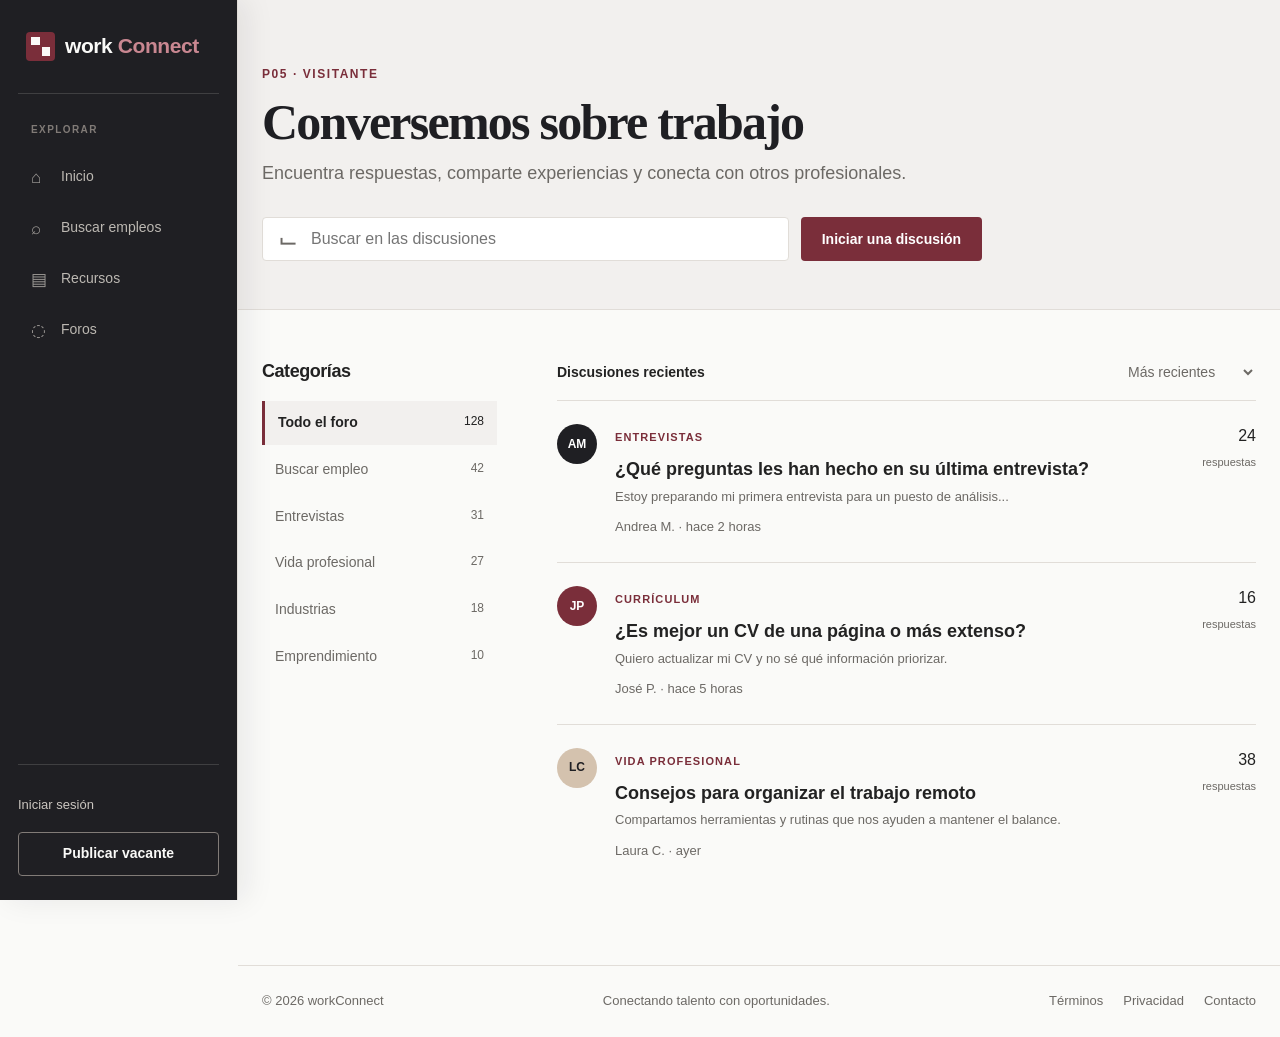
==== foros.html @ df2d4c2b "persona1" ====
<!doctype html>
<html lang="es">
  <head>
    <meta charset="utf-8">
    <meta name="viewport" content="width=device-width, initial-scale=1">
    <title>
      P05. Foros | workConnect
    </title>
    <link rel="stylesheet" href="styles.css">
  </head>
  <body>
    <header class="site-header">
      <div class="wrap header-inner">
        <a class="logo" href="index.html">
          <span class="logo-mark" aria-hidden="true">
            <i>
            </i>
            <i>
            </i>
            <i>
            </i>
          </span>
          <span>
            work
            <span>
              Connect
            </span>
          </span>
        </a>
        <nav class="main-nav" aria-label="Navegación principal">
          <a class="" href="index.html">
            Inicio
          </a>
          <a href="resultados.html">
            Buscar empleos
          </a>
          <a href="recursos.html">
            Recursos
          </a>
          <a href="foros.html">
            Foros
          </a>
        </nav>
        <div class="header-actions">
          <a class="text-button" href="#">
            Iniciar sesión
          </a>
          <a class="button button-outline" href="#">
            Publicar vacante
          </a>
        </div>
      </div>
    </header>
    <main>
      <section class="page-intro forum-intro">
        <div class="wrap">
          <p class="eyebrow">
            P05 · VISITANTE
          </p>
          <h1>
            Conversemos sobre trabajo
          </h1>
          <p>
            Encuentra respuestas, comparte experiencias y conecta con otros profesionales.
          </p>
          <div class="forum-actions">
            <label class="forum-search">
              <span aria-hidden="true">
                &#8985;
              </span>
              <input type="search" placeholder="Buscar en las discusiones">
            </label>
            <a class="button button-primary" href="#">
              Iniciar una discusión
            </a>
          </div>
        </div>
      </section>
      <section class="wrap forum-layout">
        <aside class="category-panel">
          <h2>
            Categorías
          </h2>
          <a class="category active" href="#">
            <span>
              Todo el foro
            </span>
            <strong>
              128
            </strong>
          </a>
          <a class="category" href="#">
            <span>
              Buscar empleo
            </span>
            <strong>
              42
            </strong>
          </a>
          <a class="category" href="#">
            <span>
              Entrevistas
            </span>
            <strong>
              31
            </strong>
          </a>
          <a class="category" href="#">
            <span>
              Vida profesional
            </span>
            <strong>
              27
            </strong>
          </a>
          <a class="category" href="#">
            <span>
              Industrias
            </span>
            <strong>
              18
            </strong>
          </a>
          <a class="category" href="#">
            <span>
              Emprendimiento
            </span>
            <strong>
              10
            </strong>
          </a>
        </aside>
        <div class="discussions">
          <div class="results-toolbar">
            <strong>
              Discusiones recientes
            </strong>
            <select>
              <option>
                Más recientes
              </option>
              <option>
                Más comentadas
              </option>
            </select>
          </div>
          <article class="discussion">
            <span class="avatar">
              AM
            </span>
            <div>
              <span class="tag">
                ENTREVISTAS
              </span>
              <h2>
                <a href="#">
                  ¿Qué preguntas les han hecho en su última entrevista?
                </a>
              </h2>
              <p>
                Estoy preparando mi primera entrevista para un puesto de análisis...
              </p>
              <span class="muted">
                Andrea M. · hace 2 horas
              </span>
            </div>
            <strong class="discussion-count">
              24
              <br>
              <small>
                respuestas
              </small>
            </strong>
          </article>
          <article class="discussion">
            <span class="avatar wine">
              JP
            </span>
            <div>
              <span class="tag">
                CURRÍCULUM
              </span>
              <h2>
                <a href="#">
                  ¿Es mejor un CV de una página o más extenso?
                </a>
              </h2>
              <p>
                Quiero actualizar mi CV y no sé qué información priorizar.
              </p>
              <span class="muted">
                José P. · hace 5 horas
              </span>
            </div>
            <strong class="discussion-count">
              16
              <br>
              <small>
                respuestas
              </small>
            </strong>
          </article>
          <article class="discussion">
            <span class="avatar sand">
              LC
            </span>
            <div>
              <span class="tag">
                VIDA PROFESIONAL
              </span>
              <h2>
                <a href="#">
                  Consejos para organizar el trabajo remoto
                </a>
              </h2>
              <p>
                Compartamos herramientas y rutinas que nos ayuden a mantener el balance.
              </p>
              <span class="muted">
                Laura C. · ayer
              </span>
            </div>
            <strong class="discussion-count">
              38
              <br>
              <small>
                respuestas
              </small>
            </strong>
          </article>
        </div>
      </section>
    </main>
    <footer class="site-footer">
      <div class="wrap footer-inner">
        <span>
          © 2026 workConnect
        </span>
        <span>
          Conectando talento con oportunidades.
        </span>
        <nav>
          <a href="#">
            Términos
          </a>
          <a href="#">
            Privacidad
          </a>
          <a href="#">
            Contacto
          </a>
        </nav>
      </div>
    </footer>
  </body>
</html>
---- styles.css ----
:root {
  --carbon:#1F1F23;
  --vino:#7A2E3A;
  --vino-dark:#63232E;
  --fondo:#FAFAF8;
  --superficie:#F2F0EE;
  --borde:#E1DDD8;
  --texto:#222222;
  --muted:#6C6965;
  --white:#fff;
  --sand:#D4C2AE;
  --serif:Georgia,"Times New Roman",serif
}
* {
  box-sizing:border-box
}
html {
  scroll-behavior:smooth
}
body {
  margin:0;
  background:var(--fondo);
  color:var(--texto);
  font:400 16px/1.55 "IBM Plex Sans","Segoe UI",sans-serif
}
a {
  color:inherit;
  text-decoration:none
}
button,input,select {
  font:inherit
}
button,a,input,select {
  outline-color:var(--vino)
}
.wrap {
  width:min(1120px,calc(100% - 48px));
  margin:0 auto
}
.site-header {
  position:sticky;
  top:0;
  z-index:20;
  border-bottom:1px solid var(--borde);
  background:rgba(250,250,248,.98);
  box-shadow:0 2px 12px rgba(31,31,35,.04)
}
.header-inner {
  min-height:76px;
  display:flex;
  align-items:center;
  gap:18px
}
.logo {
  display:flex;
  align-items:center;
  gap:10px;
  font-size:20px;
  font-weight:600;
  letter-spacing:-.02em;
  white-space:nowrap
}
.logo>span:last-child span {
  color:var(--vino)
}
.logo-mark {
  width:29px;
  height:29px;
  display:grid;
  grid-template-columns:1fr 1fr;
  grid-template-rows:1fr 1fr;
  gap:2px;
  padding:5px;
  background:var(--carbon);
  border-radius:4px
}
.logo-mark i {
  display:block;
  background:var(--fondo)
}
.logo-mark i:nth-child(2) {
  background:var(--vino)
}
.logo-mark i:nth-child(3) {
  grid-column:2
}
.main-nav {
  display:flex;
  align-items:center;
  gap:14px;
  flex:1
}
.main-nav a {
  padding:27px 0 24px;
  color:var(--muted);
  font-size:13px;
  border-bottom:2px solid transparent
}
.main-nav a:hover,.main-nav a.active {
  color:var(--texto);
  border-color:var(--vino)
}
.nav-menu {
  position:relative;
  height:76px;
  display:flex;
  align-items:center
}
.nav-menu summary {
  padding:27px 0 24px;
  color:var(--muted);
  font-size:13px;
  cursor:pointer;
  list-style:none;
  white-space:nowrap
}
.nav-menu summary::-webkit-details-marker {
  display:none
}
.nav-menu summary::after {
  content:"⌄";
  display:inline-block;
  margin-left:5px;
  color:var(--vino);
  font-size:14px;
  transform:translateY(-1px)
}
.nav-menu[open] summary,.nav-menu summary:hover {
  color:var(--texto)
}
.nav-dropdown {
  position:absolute;
  z-index:10;
  top:62px;
  right:0;
  display:none;
  min-width:220px;
  padding:8px;
  background:var(--white);
  border:1px solid var(--borde);
  border-radius:4px;
  box-shadow:0 12px 28px rgba(31,31,35,.12)
}
.nav-menu[open] .nav-dropdown {
  display:grid
}
.nav-dropdown a {
  padding:10px 12px;
  border:0;
  color:var(--muted);
  font-size:14px;
  white-space:nowrap
}
.nav-dropdown a:hover {
  background:var(--superficie);
  color:var(--vino);
  border:0
}
.header-actions {
  display:flex;
  align-items:center;
  gap:8px
}
.text-button {
  font-size:13px
}
.text-button:hover,.arrow-link:hover {
  color:var(--vino)
}
.button {
  display:inline-flex;
  align-items:center;
  justify-content:center;
  border:1px solid transparent;
  border-radius:4px;
  min-height:44px;
  padding:0 20px;
  cursor:pointer;
  font-weight:600;
  font-size:14px
}
.button-primary {
  background:var(--vino);
  color:#fff
}
.button-primary:hover {
  background:var(--vino-dark)
}
.button-outline {
  border-color:var(--carbon)
}
.button-outline:hover {
  background:var(--carbon);
  color:#fff
}
.button.full {
  width:100%
}
.hero {
  background:var(--fondo)
}
.home-hero {
  padding:94px 0 78px
}
.hero-content {
  max-width:1120px
}
.eyebrow {
  margin:0 0 12px;
  color:var(--vino);
  font-size:12px;
  font-weight:700;
  letter-spacing:.13em
}
.hero h1,.page-intro h1 {
  max-width:700px;
  margin:0;
  color:var(--carbon);
  font:600 clamp(42px,6vw,68px)/1.04 var(--serif);
  letter-spacing:-.035em
}
.lead {
  max-width:540px;
  margin:22px 0 36px;
  color:var(--muted);
  font-size:19px
}
.search-box {
  display:grid;
  grid-template-columns:1.3fr 1fr auto;
  max-width:900px;
  background:var(--white);
  border:1px solid var(--carbon);
  border-radius:5px
}
.search-field {
  display:flex;
  flex-direction:column;
  justify-content:center;
  min-height:78px;
  padding:11px 20px
}
.search-field+.search-field {
  border-left:1px solid var(--borde)
}
.search-field span {
  font-size:12px;
  color:var(--muted)
}
.search-field input,.search-field select {
  width:100%;
  padding:2px 0;
  border:0;
  background:transparent;
  color:var(--texto);
  font-size:16px
}
.search-field input::placeholder {
  color:#918D87
}
.search-box>.button {
  margin:8px;
  min-height:60px;
  padding:0 28px
}
.popular-searches {
  display:flex;
  gap:9px;
  align-items:center;
  flex-wrap:wrap;
  margin-top:18px;
  color:var(--muted);
  font-size:13px
}
.popular-searches a {
  padding:5px 12px;
  border:1px solid var(--borde);
  border-radius:20px;
  color:var(--texto);
  background:var(--white)
}
.popular-searches a:hover {
  border-color:var(--vino);
  color:var(--vino)
}
.metrics {
  background:var(--carbon);
  color:var(--fondo)
}
.metrics-grid {
  display:grid;
  grid-template-columns:repeat(4,1fr)
}
.metrics-grid div {
  padding:38px 25px 38px 0
}
.metrics-grid div+div {
  border-left:1px solid #3e3e43;
  padding-left:28px
}
.metrics strong {
  display:block;
  font-size:38px;
  font-weight:500;
  line-height:1.15
}
.metrics span {
  display:block;
  margin-top:4px;
  color:#bcb8b2;
  font-size:14px
}
.section {
  padding-top:78px;
  padding-bottom:78px
}
.section-heading {
  display:flex;
  justify-content:space-between;
  align-items:end;
  gap:20px;
  margin-bottom:24px
}
.section-heading h2,.detail-block h2,.filter-panel h2,.category-panel h2 {
  margin:0;
  font-size:27px;
  letter-spacing:-.025em
}
.arrow-link {
  font-weight:600;
  font-size:14px
}
.arrow-link span {
  margin-left:8px;
  font-size:19px
}
.job-grid {
  display:grid;
  grid-template-columns:repeat(3,1fr);
  gap:16px
}
.job-card {
  display:block;
  min-height:230px;
  padding:25px;
  background:var(--white);
  border:1px solid var(--borde);
  transition:transform .2s,border-color .2s
}
.job-card:hover {
  transform:translateY(-3px);
  border-color:var(--vino)
}
.company-badge {
  display:inline-flex;
  width:40px;
  height:40px;
  align-items:center;
  justify-content:center;
  background:var(--carbon);
  color:#fff;
  font-weight:700;
  font-size:18px;
  border-radius:4px
}
.company-badge.wine,.avatar.wine {
  background:var(--vino)
}
.company-badge.sand,.avatar.sand {
  background:var(--sand);
  color:var(--carbon)
}
.company-badge.large {
  width:62px;
  height:62px;
  font-size:27px
}
.tag {
  display:inline-block;
  margin-left:10px;
  color:var(--vino);
  font-size:11px;
  font-weight:700;
  letter-spacing:.1em
}
.job-card h3 {
  margin:24px 0 3px;
  font-size:19px
}
.company {
  margin:0;
  color:var(--muted)
}
.job-meta,.muted {
  color:var(--muted);
  font-size:13px
}
.job-meta {
  margin:9px 0 0
}
.site-footer {
  border-top:1px solid var(--borde);
  padding:25px 0;
  color:var(--muted);
  font-size:13px
}
.footer-inner {
  display:flex;
  justify-content:space-between;
  gap:18px;
  flex-wrap:wrap
}
.site-footer nav {
  display:flex;
  gap:20px
}
.site-footer a:hover {
  color:var(--vino)
}
.page-intro {
  padding:65px 0 42px;
  background:var(--superficie);
  border-bottom:1px solid var(--borde)
}
.page-intro h1 {
  font-size:50px
}
.page-intro>div>p:not(.eyebrow) {
  margin:12px 0 30px;
  color:var(--muted);
  font-size:18px
}
.search-box.compact {
  max-width:960px
}
.search-box.compact .search-field {
  min-height:66px
}
.search-box.compact>.button {
  min-height:50px
}
.results-layout {
  display:grid;
  grid-template-columns:245px 1fr;
  gap:54px;
  padding-top:44px;
  padding-bottom:78px
}
.filter-panel {
  border-right:1px solid var(--borde);
  padding-right:28px
}
.filter-title {
  display:flex;
  justify-content:space-between;
  align-items:center;
  margin-bottom:25px
}
.filter-title h2 {
  font-size:18px
}
.filter-title a {
  font-size:12px;
  color:var(--vino)
}
.filter-panel>label,.filter-panel fieldset {
  display:block;
  margin:0 0 27px;
  padding:0;
  border:0
}
.filter-panel label:not(.check) {
  font-size:13px;
  font-weight:600
}
.filter-panel select {
  display:block;
  width:100%;
  margin-top:8px;
  padding:10px;
  border:1px solid var(--borde);
  background:var(--white);
  color:var(--texto)
}
legend {
  margin-bottom:11px;
  font-size:13px;
  font-weight:600
}
.check {
  display:flex;
  gap:8px;
  align-items:center;
  margin:11px 0;
  color:var(--muted);
  font-size:13px;
  font-weight:400!important
}
.check input {
  accent-color:var(--vino)
}
.check span {
  margin-left:auto
}
.results-toolbar {
  display:flex;
  justify-content:space-between;
  align-items:center;
  margin-bottom:14px;
  font-size:14px
}
.results-toolbar select {
  border:0;
  background:transparent;
  color:var(--muted);
  padding:5px
}
.result-card {
  display:flex;
  gap:18px;
  padding:24px 0;
  border-top:1px solid var(--borde)
}
.result-content {
  flex:1
}
.result-top {
  display:flex;
  justify-content:space-between;
  align-items:center
}
.result-top .tag {
  margin:0
}
.result-card h2 {
  margin:8px 0 0;
  font-size:21px
}
.result-card h2 a:hover {
  color:var(--vino)
}
.result-description {
  margin:16px 0 12px;
  color:var(--muted);
  font-size:14px
}
.result-bottom {
  display:flex;
  justify-content:space-between;
  color:var(--muted);
  font-size:13px
}
.result-bottom strong {
  color:var(--texto)
}
.job-detail-head {
  padding:50px 0 43px;
  background:var(--superficie);
  border-bottom:1px solid var(--borde)
}
.back-link {
  display:inline-block;
  margin-bottom:35px;
  color:var(--muted);
  font-size:14px
}
.back-link:hover {
  color:var(--vino)
}
.detail-title {
  display:flex;
  align-items:center;
  gap:18px
}
.detail-title h1 {
  margin:2px 0 5px;
  font:600 47px/1.08 var(--serif);
  letter-spacing:-.035em
}
.detail-title .eyebrow {
  margin-bottom:3px
}
.save-button {
  margin-left:auto;
  border:1px solid var(--carbon);
  padding:11px 17px;
  background:transparent;
  border-radius:4px;
  cursor:pointer;
  font-weight:600
}
.save-button:hover {
  background:var(--carbon);
  color:#fff
}
.detail-layout {
  display:grid;
  grid-template-columns:minmax(0,1fr) 315px;
  gap:76px;
  padding-top:52px;
  padding-bottom:80px
}
.detail-content {
  max-width:690px
}
.detail-block {
  padding-bottom:32px;
  margin-bottom:31px;
  border-bottom:1px solid var(--borde)
}
.detail-block p,.detail-block li {
  color:var(--muted);
  font-size:15px
}
.detail-block ul {
  padding-left:20px
}
.detail-block li {
  margin:9px 0
}
.benefit-grid {
  display:grid;
  grid-template-columns:1fr 1fr;
  gap:12px;
  color:var(--muted);
  font-size:14px
}
.apply-card {
  align-self:start;
  padding:27px;
  background:var(--white);
  border:1px solid var(--borde)
}
.apply-card h2 {
  margin:0 0 10px;
  font-size:23px
}
.apply-card>p:not(.eyebrow) {
  color:var(--muted);
  font-size:14px
}
.apply-card hr {
  border:0;
  border-top:1px solid var(--borde);
  margin:25px 0
}
.report-link {
  display:block;
  margin-top:22px;
  color:var(--vino);
  font-size:13px
}
.resources-intro {
  padding-bottom:0
}
.resource-tabs {
  display:flex;
  gap:27px;
  margin-top:37px;
  overflow:auto
}
.resource-tabs a {
  padding:12px 0;
  color:var(--muted);
  white-space:nowrap;
  border-bottom:2px solid transparent
}
.resource-tabs a.selected,.resource-tabs a:hover {
  color:var(--texto);
  border-color:var(--vino)
}
.featured-resource {
  display:grid;
  grid-template-columns:260px 1fr;
  gap:35px;
  align-items:center;
  padding:22px 0 65px;
  border-bottom:1px solid var(--borde);
  margin-bottom:60px
}
.featured-resource h2 {
  margin:8px 0;
  font:600 30px/1.15 var(--serif)
}
.featured-resource p {
  max-width:590px;
  color:var(--muted)
}
.resource-art {
  display:flex;
  align-items:center;
  justify-content:center;
  min-height:165px;
  font-size:37px;
  font-weight:600;
  text-align:center
}
.resource-art strong {
  font-size:58px
}
.art-wine {
  background:var(--vino);
  color:#fff
}
.art-sand {
  background:#d8c7b5;
  color:var(--carbon)
}
.art-carbon {
  background:var(--carbon);
  color:#fff
}
.art-cream {
  background:#ebe2d6;
  color:var(--vino)
}
.resource-grid {
  display:grid;
  grid-template-columns:repeat(3,1fr);
  gap:17px
}
.resource-card {
  border:1px solid var(--borde);
  background:#fff;
  padding-bottom:22px
}
.resource-card .resource-art {
  margin-bottom:22px
}
.resource-card .tag,.resource-card h3,.resource-card p,.resource-card>a {
  margin-left:21px;
  margin-right:21px
}
.resource-card h3 {
  font-size:19px;
  line-height:1.25;
  margin-top:11px;
  margin-bottom:9px
}
.resource-card p {
  color:var(--muted);
  font-size:13px
}
.resource-card>a {
  display:block;
  margin-top:17px;
  color:var(--vino);
  font-weight:600;
  font-size:13px
}
.forum-intro {
  padding-bottom:48px
}
.forum-actions {
  display:flex;
  gap:12px;
  max-width:720px
}
.forum-search {
  display:flex;
  align-items:center;
  gap:11px;
  flex:1;
  padding:0 15px;
  background:#fff;
  border:1px solid var(--borde);
  border-radius:4px
}
.forum-search span {
  font-size:24px;
  color:var(--muted)
}
.forum-search input {
  width:100%;
  border:0;
  outline:0
}
.forum-layout {
  display:grid;
  grid-template-columns:235px 1fr;
  gap:60px;
  padding-top:48px;
  padding-bottom:80px
}
.category-panel h2 {
  font-size:18px;
  margin-bottom:15px
}
.category {
  display:flex;
  justify-content:space-between;
  padding:11px 13px;
  margin:3px 0;
  color:var(--muted);
  font-size:14px
}
.category strong {
  font-weight:400;
  font-size:12px
}
.category.active,.category:hover {
  background:var(--superficie);
  color:var(--texto);
  border-left:3px solid var(--vino)
}
.category.active {
  font-weight:600
}
.discussion {
  display:grid;
  grid-template-columns:42px 1fr 78px;
  gap:16px;
  padding:23px 0;
  border-top:1px solid var(--borde)
}
.avatar {
  display:flex;
  align-items:center;
  justify-content:center;
  width:40px;
  height:40px;
  border-radius:50%;
  background:var(--carbon);
  color:#fff;
  font-size:12px;
  font-weight:700
}
.discussion .tag {
  margin:0
}
.discussion h2 {
  margin:7px 0 3px;
  font-size:18px
}
.discussion h2 a:hover {
  color:var(--vino)
}
.discussion p {
  margin:0 0 7px;
  color:var(--muted);
  font-size:13px
}
.discussion-count {
  text-align:right;
  font-size:16px;
  font-weight:500
}
.discussion-count small {
  color:var(--muted);
  font-size:11px;
  font-weight:400
}
@media(max-width:800px) {
  .header-inner {
    gap:18px;
    flex-wrap:wrap;
    padding:12px 0
  }
  .main-nav {
    order:3;
    flex-basis:100%;
    overflow:auto
  }
  .main-nav a {
    padding:5px 0 10px;
    white-space:nowrap
  }
  .nav-menu {
    height:auto;
    flex:none
  }
  .nav-menu summary {
    padding:5px 0 10px
  }
  .nav-dropdown {
    position:fixed;
    top:auto;
    right:24px;
    left:24px;
    margin-top:8px
  }
  .header-actions {
    margin-left:auto
  }
  .header-actions .button-outline {
    display:none
  }
  .home-hero {
    padding:62px 0
  }
  .search-box {
    grid-template-columns:1fr
  }
  .search-field+.search-field {
    border-left:0;
    border-top:1px solid var(--borde)
  }
  .search-box>.button {
    margin:8px
  }
  .metrics-grid {
    grid-template-columns:repeat(2,1fr)
  }
  .metrics-grid div:nth-child(3) {
    border-left:0;
    padding-left:0;
    border-top:1px solid #3e3e43
  }
  .metrics-grid div:nth-child(4) {
    border-top:1px solid #3e3e43
  }
  .results-layout,.detail-layout,.forum-layout {
    grid-template-columns:1fr;
    gap:30px
  }
  .filter-panel {
    border-right:0;
    border-bottom:1px solid var(--borde);
    padding:0 0 5px
  }
  .filter-panel fieldset,.filter-panel>label {
    display:inline-block;
    width:47%;
    vertical-align:top;
    margin-right:2%
  }
  .detail-title {
    align-items:flex-start;
    flex-wrap:wrap
  }
  .save-button {
    margin-left:80px
  }
  .resource-grid {
    grid-template-columns:1fr 1fr
  }
  .category-panel {
    border-bottom:1px solid var(--borde);
    padding-bottom:18px
  }
  .category {
    display:inline-flex;
    width:47%;
    margin-right:2%
  }
}
@media(max-width:520px) {
  .wrap {
    width:min(100% - 32px,1120px)
  }
  .hero h1,.page-intro h1 {
    font-size:42px
  }
  .header-actions {
    gap:5px
  }
  .text-button {
    font-size:13px
  }
  .metrics-grid {
    grid-template-columns:1fr
  }
  .metrics-grid div,.metrics-grid div+div,.metrics-grid div:nth-child(3),.metrics-grid div:nth-child(4) {
    padding:22px 0;
    border-left:0;
    border-top:1px solid #3e3e43
  }
  .metrics-grid div:first-child {
    border-top:0
  }
  .section {
    padding-top:52px;
    padding-bottom:52px
  }
  .section-heading {
    display:block
  }
  .section-heading .arrow-link {
    display:block;
    margin-top:15px
  }
  .job-grid,.resource-grid {
    grid-template-columns:1fr
  }
  .page-intro {
    padding-top:45px
  }
  .search-box.compact {
    margin-top:20px
  }
  .results-layout {
    padding-top:30px
  }
  .filter-panel fieldset,.filter-panel>label {
    width:100%;
    margin-right:0
  }
  .result-card {
    gap:10px
  }
  .result-card>.company-badge {
    flex:0 0 36px;
    width:36px;
    height:36px;
    font-size:16px
  }
  .result-description {
    display:none
  }
  .detail-title h1 {
    font-size:36px
  }
  .detail-title .company-badge {
    width:48px;
    height:48px
  }
  .save-button {
    margin-left:66px
  }
  .detail-layout {
    padding-top:35px
  }
  .benefit-grid {
    grid-template-columns:1fr
  }
  .featured-resource {
    grid-template-columns:1fr;
    gap:20px;
    padding-bottom:45px;
    margin-bottom:45px
  }
  .resource-art {
    min-height:125px
  }
  .forum-actions {
    display:block
  }
  .forum-search {
    min-height:46px;
    margin-bottom:10px
  }
  .forum-actions .button {
    width:100%
  }
  .discussion {
    grid-template-columns:38px 1fr
  }
  .discussion-count {
    display:none
  }
  .category {
    width:100%;
    margin:0
  }
  .footer-inner {
    display:block
  }
  .site-footer nav {
    margin-top:12px
  }
}

/* Sidebar pública de Persona 1 */
@media(min-width:801px) {
  body {
    padding-left:238px
  }

  .site-header {
    position:fixed;
    top:0;
    bottom:0;
    left:0;
    z-index:20;
    width:238px;
    overflow:hidden;
    border-right:1px solid var(--borde);
    border-bottom:0;
    background:var(--carbon);
    box-shadow:8px 0 28px rgba(31,31,35,.08)
  }

  .header-inner {
    width:100%;
    height:100vh;
    min-height:0;
    padding:30px 18px 24px;
    display:flex;
    flex-direction:column;
    align-items:stretch;
    gap:0
  }

  .logo {
    padding:0 8px 30px;
    color:var(--fondo);
    font-size:21px;
    border-bottom:1px solid rgba(250,250,248,.14)
  }

  .logo > span:last-child span {
    color:#c98791
  }

  .logo-mark {
    background:var(--vino)
  }

  .main-nav {
    flex:1 1 auto;
    min-height:0;
    display:flex;
    flex-direction:column;
    align-items:stretch;
    gap:5px;
    padding:28px 0 18px;
    overflow-y:auto;
    scrollbar-width:thin;
    scrollbar-color:#655e5a transparent
  }

  .main-nav::before {
    margin:0 13px 12px;
    color:#817b77;
    content:"EXPLORAR";
    font-size:10px;
    font-weight:700;
    letter-spacing:.14em
  }

  .main-nav a {
    position:relative;
    display:flex;
    align-items:center;
    min-height:46px;
    padding:0 13px;
    color:#bcb8b2;
    border:0;
    border-radius:4px;
    font-size:14px;
    transition:background .2s,color .2s
  }

  .main-nav a::before {
    width:18px;
    margin-right:12px;
    color:currentColor;
    font-size:17px;
    line-height:1;
    opacity:.8
  }

  .main-nav a:nth-of-type(1)::before {
    content:"⌂"
  }

  .main-nav a:nth-of-type(2)::before {
    content:"⌕"
  }

  .main-nav a:nth-of-type(3)::before {
    content:"▤"
  }

  .main-nav a:nth-of-type(4)::before {
    content:"◌"
  }

  .main-nav a:hover,
  .main-nav a.active {
    color:var(--fondo);
    background:rgba(250,250,248,.1)
  }

  .main-nav a.active::after {
    position:absolute;
    right:12px;
    width:5px;
    height:5px;
    background:#c98791;
    border-radius:50%;
    content:""
  }

  .header-actions {
    display:flex;
    flex:0 0 auto;
    flex-direction:column;
    align-items:stretch;
    gap:9px;
    padding-top:22px;
    border-top:1px solid rgba(250,250,248,.14)
  }

  .text-button {
    padding:8px 0;
    color:#cbc6c0;
    text-align:left;
    font-size:13px
  }

  .button-outline {
    width:100%;
    border-color:#817b77;
    color:var(--fondo)
  }

  .button-outline:hover {
    background:var(--vino);
    border-color:var(--vino)
  }

  .site-footer {
    padding-left:0
  }
}

@media(max-width:800px) {
  .main-nav::before {
    display:none
  }
}
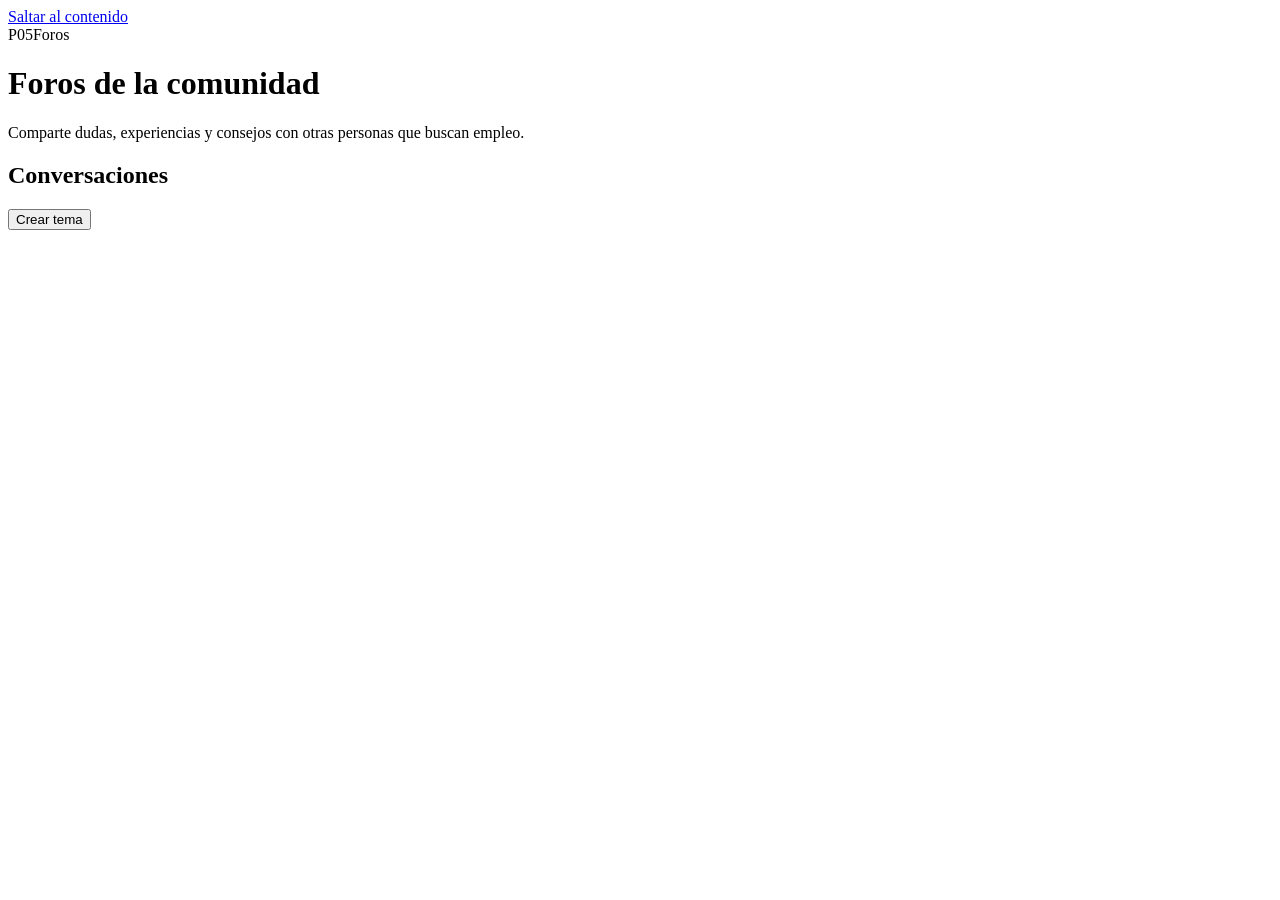
==== commit 3663d40e: "Add files via upload" ====
--- a/foros.html
+++ b/foros.html
@@ -1,256 +1,33 @@
-<!doctype html>
+<!DOCTYPE html>
 <html lang="es">
-  <head>
-    <meta charset="utf-8">
-    <meta name="viewport" content="width=device-width, initial-scale=1">
-    <title>
-      P05. Foros | workConnect
-    </title>
-    <link rel="stylesheet" href="styles.css">
-  </head>
-  <body>
-    <header class="site-header">
-      <div class="wrap header-inner">
-        <a class="logo" href="index.html">
-          <span class="logo-mark" aria-hidden="true">
-            <i>
-            </i>
-            <i>
-            </i>
-            <i>
-            </i>
-          </span>
-          <span>
-            work
-            <span>
-              Connect
-            </span>
-          </span>
-        </a>
-        <nav class="main-nav" aria-label="Navegación principal">
-          <a class="" href="index.html">
-            Inicio
-          </a>
-          <a href="resultados.html">
-            Buscar empleos
-          </a>
-          <a href="recursos.html">
-            Recursos
-          </a>
-          <a href="foros.html">
-            Foros
-          </a>
-        </nav>
-        <div class="header-actions">
-          <a class="text-button" href="#">
-            Iniciar sesión
-          </a>
-          <a class="button button-outline" href="#">
-            Publicar vacante
-          </a>
-        </div>
-      </div>
-    </header>
-    <main>
-      <section class="page-intro forum-intro">
-        <div class="wrap">
-          <p class="eyebrow">
-            P05 · VISITANTE
-          </p>
-          <h1>
-            Conversemos sobre trabajo
-          </h1>
-          <p>
-            Encuentra respuestas, comparte experiencias y conecta con otros profesionales.
-          </p>
-          <div class="forum-actions">
-            <label class="forum-search">
-              <span aria-hidden="true">
-                &#8985;
-              </span>
-              <input type="search" placeholder="Buscar en las discusiones">
-            </label>
-            <a class="button button-primary" href="#">
-              Iniciar una discusión
-            </a>
-          </div>
-        </div>
-      </section>
-      <section class="wrap forum-layout">
-        <aside class="category-panel">
-          <h2>
-            Categorías
-          </h2>
-          <a class="category active" href="#">
-            <span>
-              Todo el foro
-            </span>
-            <strong>
-              128
-            </strong>
-          </a>
-          <a class="category" href="#">
-            <span>
-              Buscar empleo
-            </span>
-            <strong>
-              42
-            </strong>
-          </a>
-          <a class="category" href="#">
-            <span>
-              Entrevistas
-            </span>
-            <strong>
-              31
-            </strong>
-          </a>
-          <a class="category" href="#">
-            <span>
-              Vida profesional
-            </span>
-            <strong>
-              27
-            </strong>
-          </a>
-          <a class="category" href="#">
-            <span>
-              Industrias
-            </span>
-            <strong>
-              18
-            </strong>
-          </a>
-          <a class="category" href="#">
-            <span>
-              Emprendimiento
-            </span>
-            <strong>
-              10
-            </strong>
-          </a>
-        </aside>
-        <div class="discussions">
-          <div class="results-toolbar">
-            <strong>
-              Discusiones recientes
-            </strong>
-            <select>
-              <option>
-                Más recientes
-              </option>
-              <option>
-                Más comentadas
-              </option>
-            </select>
-          </div>
-          <article class="discussion">
-            <span class="avatar">
-              AM
-            </span>
-            <div>
-              <span class="tag">
-                ENTREVISTAS
-              </span>
-              <h2>
-                <a href="#">
-                  ¿Qué preguntas les han hecho en su última entrevista?
-                </a>
-              </h2>
-              <p>
-                Estoy preparando mi primera entrevista para un puesto de análisis...
-              </p>
-              <span class="muted">
-                Andrea M. · hace 2 horas
-              </span>
-            </div>
-            <strong class="discussion-count">
-              24
-              <br>
-              <small>
-                respuestas
-              </small>
-            </strong>
-          </article>
-          <article class="discussion">
-            <span class="avatar wine">
-              JP
-            </span>
-            <div>
-              <span class="tag">
-                CURRÍCULUM
-              </span>
-              <h2>
-                <a href="#">
-                  ¿Es mejor un CV de una página o más extenso?
-                </a>
-              </h2>
-              <p>
-                Quiero actualizar mi CV y no sé qué información priorizar.
-              </p>
-              <span class="muted">
-                José P. · hace 5 horas
-              </span>
-            </div>
-            <strong class="discussion-count">
-              16
-              <br>
-              <small>
-                respuestas
-              </small>
-            </strong>
-          </article>
-          <article class="discussion">
-            <span class="avatar sand">
-              LC
-            </span>
-            <div>
-              <span class="tag">
-                VIDA PROFESIONAL
-              </span>
-              <h2>
-                <a href="#">
-                  Consejos para organizar el trabajo remoto
-                </a>
-              </h2>
-              <p>
-                Compartamos herramientas y rutinas que nos ayuden a mantener el balance.
-              </p>
-              <span class="muted">
-                Laura C. · ayer
-              </span>
-            </div>
-            <strong class="discussion-count">
-              38
-              <br>
-              <small>
-                respuestas
-              </small>
-            </strong>
-          </article>
-        </div>
-      </section>
-    </main>
-    <footer class="site-footer">
-      <div class="wrap footer-inner">
-        <span>
-          © 2026 workConnect
-        </span>
-        <span>
-          Conectando talento con oportunidades.
-        </span>
-        <nav>
-          <a href="#">
-            Términos
-          </a>
-          <a href="#">
-            Privacidad
-          </a>
-          <a href="#">
-            Contacto
-          </a>
-        </nav>
-      </div>
-    </footer>
-  </body>
+<head>
+<meta charset="utf-8">
+<meta name="viewport" content="width=device-width, initial-scale=1">
+<title>Foros · WorkConnect</title>
+<meta name="description" content="WorkConnect: conectando talento con oportunidades en El Salvador.">
+<link rel="icon" type="image/png" href="assets/icono.png">
+<link rel="stylesheet" href="css/styles.css">
+</head>
+<body data-page="p05">
+<a class="skip-link" href="#main">Saltar al contenido</a>
+<header id="site-header"></header>
+<main id="main">
+<div class="wrap">
+<div class="page-head"><span class="eyebrow"><span class="p">P05</span>Foros</span><h1>Foros de la comunidad</h1><p>Comparte dudas, experiencias y consejos con otras personas que buscan empleo.</p></div>
+<div class="forum-layout">
+  <aside><div id="cats" class="cat-list"></div></aside>
+  <section>
+    <div class="results-bar"><h2>Conversaciones</h2><button id="new-thread" class="btn btn-primary" type="button">Crear tema</button></div>
+    <div id="threads"></div>
+  </section>
+</div>
+</div>
+</main>
+<footer id="site-footer"></footer>
+<script src="js/data.js"></script>
+<script src="js/main.js"></script>
+<script src="js/portal.js"></script>
+<script src="js/cuentas.js"></script>
+<script src="js/admin.js"></script>
+</body>
 </html>
